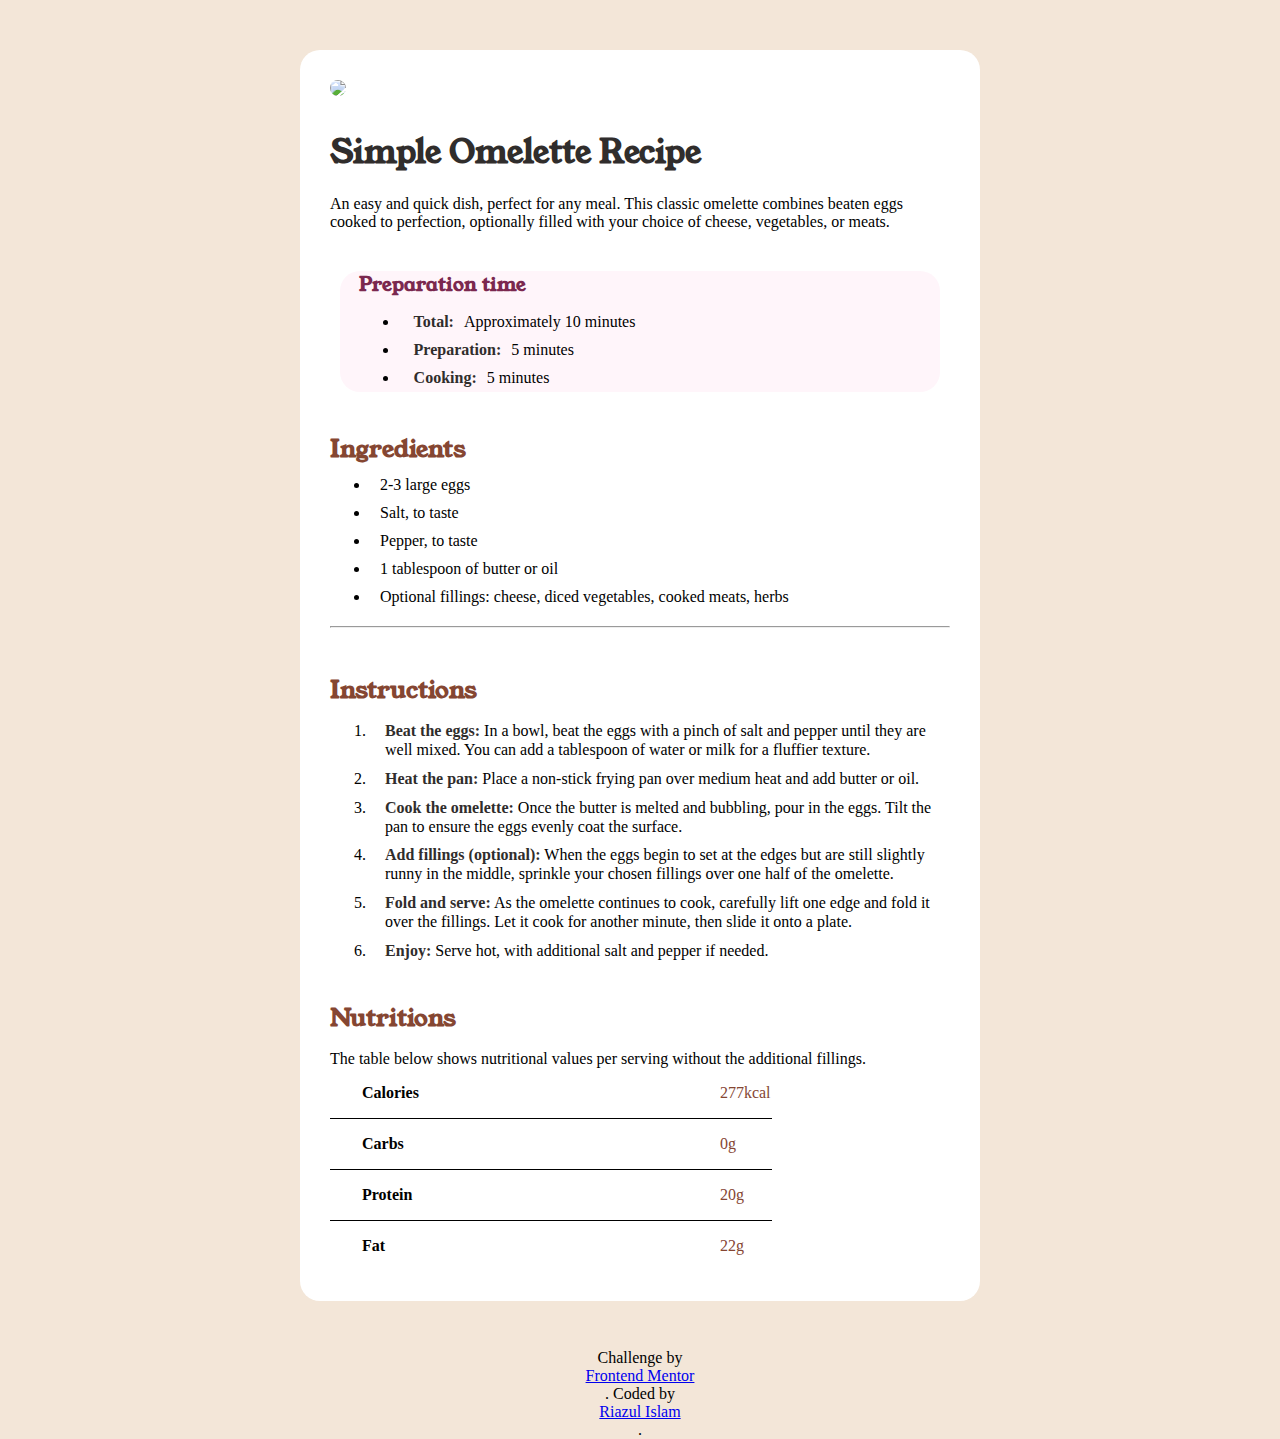
==== index.html @ a284da77 "Add files via upload" ====
<!DOCTYPE html>
<html lang="en">
<head>
    <meta charset="UTF-8">
    <meta name="viewport" content="width=device-width, initial-scale=1.0">
    <title>Recipe Page</title>
   <link rel="stylesheet" href="stylemain.css">
   <link rel="preconnect" href="https://fonts.googleapis.com">
   <link rel="preconnect" href="https://fonts.gstatic.com" crossorigin>
   <link href="https://fonts.googleapis.com/css2?family=Young+Serif&display=swap" rel="stylesheet">
<body>



<div class="widthWrapper">

<div class="content">

<div class="recipe-img">
    <img src="assets/images/image-omelette.jpeg">
</div>
<div class="inner-content">
   
   
   <div class="intro">
    <h1>Simple Omelette Recipe</h1>
    <p>An easy and quick dish, perfect for any meal. This classic omelette combines beaten eggs cooked 
        to perfection, optionally filled with your choice of cheese, vegetables, or meats.
      </p>
   </div>
   
   
   
   
   
    <div class="prep-time">
        <h3>Preparation time</h3>
        <ul>
            <li ><span>Total:</span>Approximately 10 minutes</li>
            <li ><span>Preparation:</span>5 minutes</li>
            <li ><span>Cooking:</span>5 minutes</li>
        </ul>
    </div>




    <div class="ingred">
        <h2> Ingredients</h2>
        <ul>
            <li>2-3 large eggs</li>
            <li>Salt, to taste</li>
            <li>Pepper, to taste</li>
            <li>1 tablespoon of butter or oil</li>
            <li>Optional fillings: cheese, diced vegetables, cooked meats, herbs
            </li>
            
            
        </ul>
        <hr>
    </div>

    <div class="steps">
        <h2>Instructions</h2>

        <ol>
            <li><span>Beat the eggs:</span> In a bowl, beat the eggs with a pinch of salt and pepper until they are well mixed. 
                You can add a tablespoon of water or milk for a fluffier texture.</li>
            <li><span>Heat the pan:</span> Place a non-stick frying pan over medium heat and add butter or oil.
            </li>
            <li><span>Cook the omelette:</span> Once the butter is melted and bubbling, pour in the eggs. Tilt the pan to ensure 
                the eggs evenly coat the surface.</li>
            <li><span>Add fillings (optional):</span> When the eggs begin to set at the edges but are still slightly runny in the 
                middle, sprinkle your chosen fillings over one half of the omelette.</li>
            <li><span>Fold and serve:</span> As the omelette continues to cook, carefully lift one edge and fold it over the 
                fillings. Let it cook for another minute, then slide it onto a plate.
              </li>
            <li><span>Enjoy:</span> Serve hot, with additional salt and pepper if needed.
            </li>
        </ol>
    </div>


    <div class="nutrition">
        <h2>Nutritions</h2>
        <p>The table below shows nutritional values per serving without the additional fillings.
        </p>


        <table>

            <tr>
                <th>Calories</th>
                
                <td>277kcal</td>
            </tr>
            
            <tr>
                <th>Carbs</th>
                
                <td>0g</td>
            </tr>
            
            <tr>
                <th>Protein</th>
                <td>20g</td>
            </tr>
            
            <tr>
                <th>Fat</th>
                <td>22g</td>
            </tr>




        </table>
        
    </div>
</div>







</div>

<br>

<div class="attribution">
    Challenge by <a href="https://www.frontendmentor.io?ref=challenge" target="_blank">Frontend Mentor</a>. 
    Coded by <a href="#">Riazul Islam</a>.
  </div>


</div>

   
       





    

  
</body>
</html>
---- stylemain.css ----
*{
    margin: 0;
    
    
    box-sizing: border-box;
}
.young-serif-regular  {
    font-family: "Young Serif", serif;
    font-weight: 400;
    font-style: normal;
  }

  
  .recipe-img img{
    width: 100%;
    border-radius: 15px;
    
  }
 body{
    background: hsl(30, 54%, 90%);
    
    
}
.widthWrapper{
    max-width: fit-content;
    margin-inline: auto;
    padding: 0 300px;
}
.intro h1{
    font-family: "Young Serif", serif;
    color: hsl(24, 5%, 18%);
}
.intro p{
    padding-top: 20px;
}
.content{
    background: white;
    
    border-radius: 20px;
    margin-top: 50px ;
    padding-bottom: 30px;
}
.inner-content{
    padding: 0 30px;
    display: grid;
    gap: 30px;
}
.recipe-img{
    padding: 30px;
}
.attribution{
    padding-top: 30px;
    display: grid;
    text-align: center;
}
.prep-time h3{
    color: hsl(332, 51%, 32%);
    
}
.prep-time{
    background: hsl(330, 100%, 98%);
    
    border-radius: 20px;
    padding-left: 3%;
    margin: 10px;
    
}
.prep-time h3{
    font-family: "Young Serif", serif;
    padding-bottom: 10px;
}
.prep-time ul span{
    color:  hsl(24, 5%, 18%);
    font-weight: 700;
    padding: 10px;
    
}
.prep-time li{
    padding: 5px;
}

.ingred  h2{
    color: hsl(14, 45%, 36%);
    padding-bottom: 10px;
    font-family: "Young Serif", serif;

}


.ingred li{
    padding-left: 10px;
    

}
.ingred hr{
    align-items: center;
    margin-top: 10px;
}
.ingred ul li{
    padding-bottom: 10px;
}  

.steps {
    padding-top: 15px;
}
.steps h2{
    font-family: "Young Serif", serif;
    color: hsl(14, 45%, 36%);
    padding-bottom: 15px;
}
.steps ol span{
    color: hsl(24, 5%, 18%);
    font-weight: 700;
}
.steps ol li{
    align-items: center;
    padding-left: 15px;
    padding-bottom: 10px;
    line-height: 0.5cm;
}


.nutrition table{
    border-collapse: collapse;
}
.nutrition h2{
    font-family: "Young Serif", serif;
    color: hsl(14, 45%, 36%);
    padding-bottom: 15px;
}
.nutrition tr:not(:last-child){
    border-bottom: 1px solid black;
    
}
.nutrition tr >*{
    padding-left: 32px;
    padding-top: 16px;
    padding-bottom: 16px;
   
}

.nutrition th{
    text-align: left;
}
.nutrition td{
    padding-left: 300px;
}
.nutrition td{
    color: hsl(14, 45%, 36%);
}

@media(max-width:375px ){
    .widthWrapper{
        
        padding: 20px 20px 20px;
        position: sticky;
    }
}
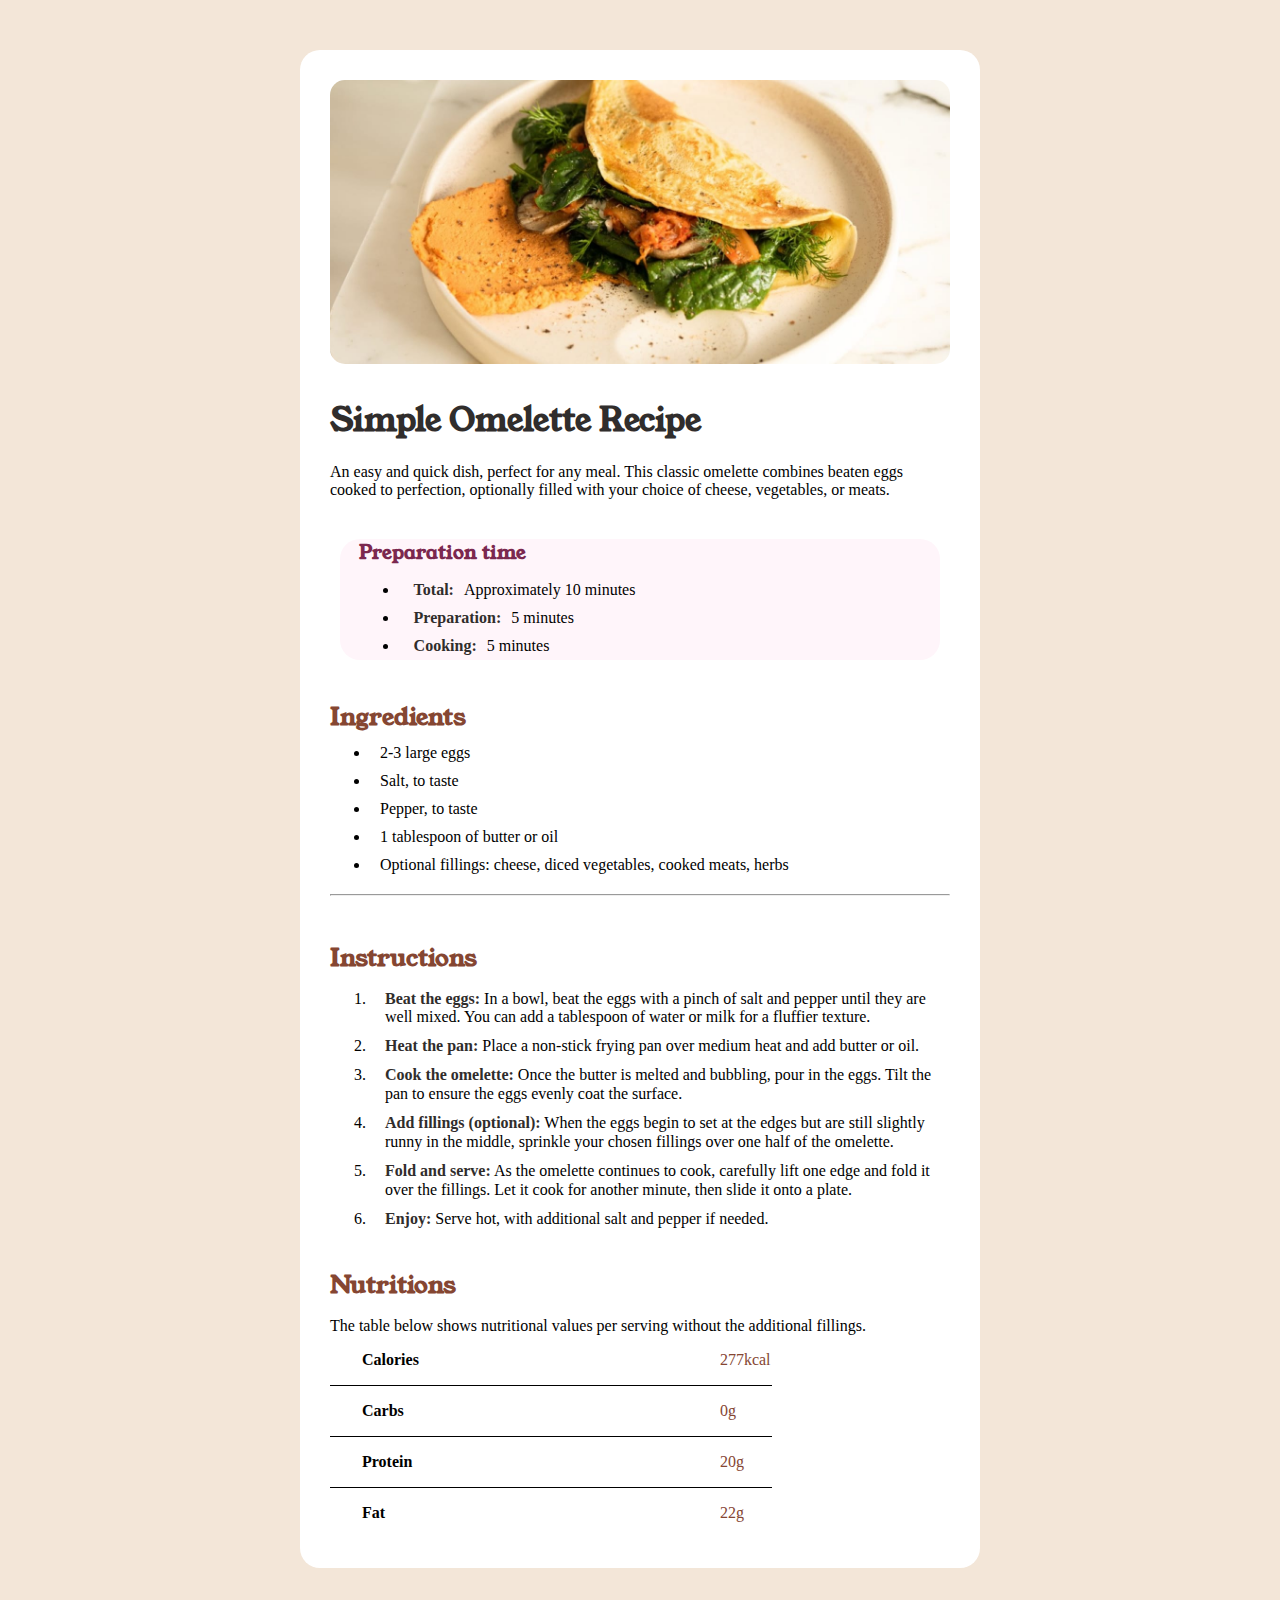
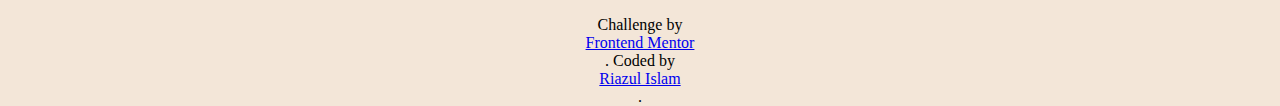
==== commit c1d16d6c: "Update index.html" ====
--- a/index.html
+++ b/index.html
@@ -17,7 +17,7 @@
 <div class="content">
 
 <div class="recipe-img">
-    <img src="assets/images/image-omelette.jpeg">
+    <img src="image-omelette.jpeg">
 </div>
 <div class="inner-content">
    
@@ -148,4 +148,4 @@
 
   
 </body>
-</html>+</html>
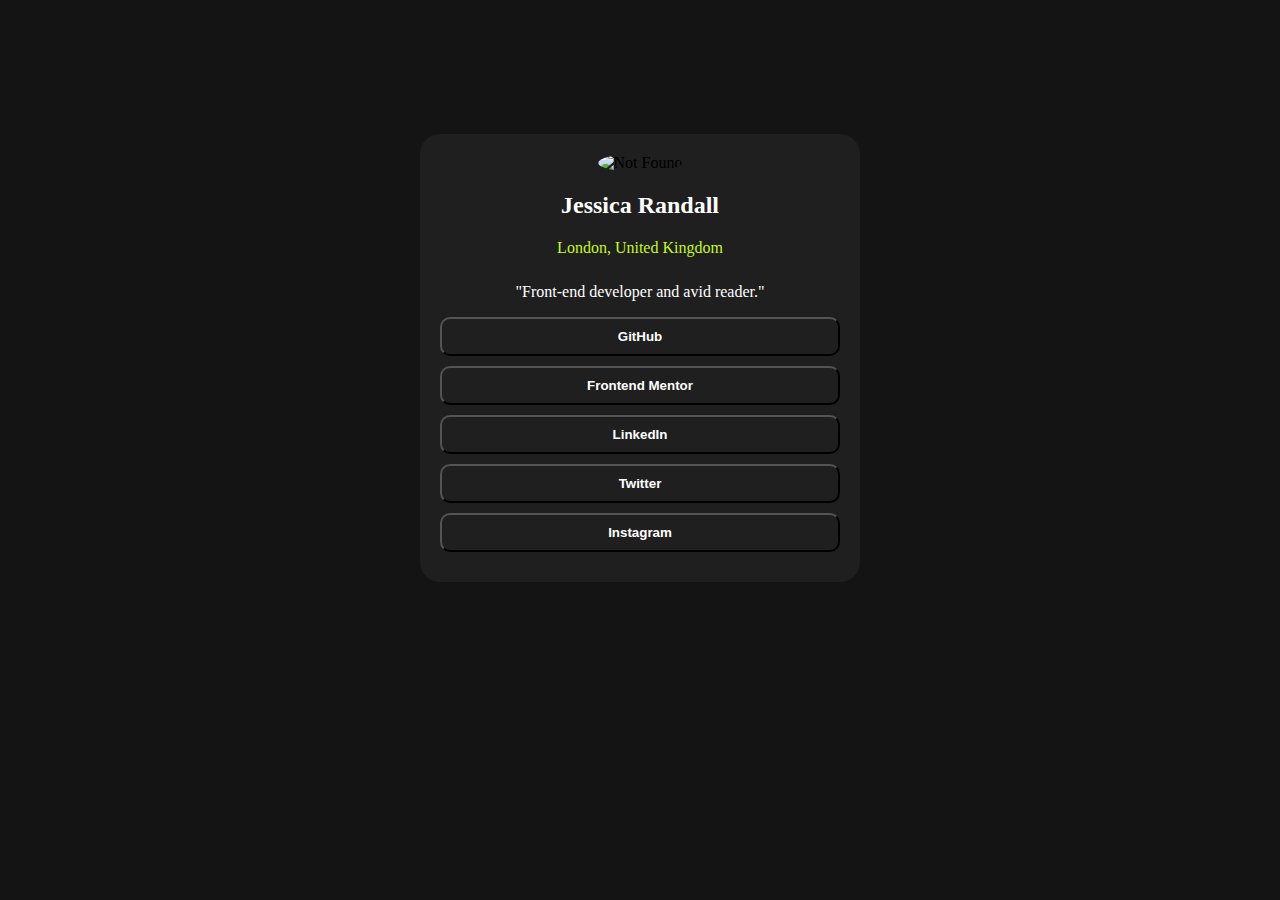
==== commit 84b712ae: "Add files via upload" ====
--- a/index.html
+++ b/index.html
@@ -1,151 +1,63 @@
-<!DOCTYPE html>
-<html lang="en">
-<head>
-    <meta charset="UTF-8">
-    <meta name="viewport" content="width=device-width, initial-scale=1.0">
-    <title>Recipe Page</title>
-   <link rel="stylesheet" href="stylemain.css">
-   <link rel="preconnect" href="https://fonts.googleapis.com">
-   <link rel="preconnect" href="https://fonts.gstatic.com" crossorigin>
-   <link href="https://fonts.googleapis.com/css2?family=Young+Serif&display=swap" rel="stylesheet">
-<body>
-
-
-
-<div class="widthWrapper">
-
-<div class="content">
-
-<div class="recipe-img">
-    <img src="image-omelette.jpeg">
-</div>
-<div class="inner-content">
-   
-   
-   <div class="intro">
-    <h1>Simple Omelette Recipe</h1>
-    <p>An easy and quick dish, perfect for any meal. This classic omelette combines beaten eggs cooked 
-        to perfection, optionally filled with your choice of cheese, vegetables, or meats.
-      </p>
-   </div>
-   
-   
-   
-   
-   
-    <div class="prep-time">
-        <h3>Preparation time</h3>
-        <ul>
-            <li ><span>Total:</span>Approximately 10 minutes</li>
-            <li ><span>Preparation:</span>5 minutes</li>
-            <li ><span>Cooking:</span>5 minutes</li>
-        </ul>
-    </div>
-
-
-
-
-    <div class="ingred">
-        <h2> Ingredients</h2>
-        <ul>
-            <li>2-3 large eggs</li>
-            <li>Salt, to taste</li>
-            <li>Pepper, to taste</li>
-            <li>1 tablespoon of butter or oil</li>
-            <li>Optional fillings: cheese, diced vegetables, cooked meats, herbs
-            </li>
-            
-            
-        </ul>
-        <hr>
-    </div>
-
-    <div class="steps">
-        <h2>Instructions</h2>
-
-        <ol>
-            <li><span>Beat the eggs:</span> In a bowl, beat the eggs with a pinch of salt and pepper until they are well mixed. 
-                You can add a tablespoon of water or milk for a fluffier texture.</li>
-            <li><span>Heat the pan:</span> Place a non-stick frying pan over medium heat and add butter or oil.
-            </li>
-            <li><span>Cook the omelette:</span> Once the butter is melted and bubbling, pour in the eggs. Tilt the pan to ensure 
-                the eggs evenly coat the surface.</li>
-            <li><span>Add fillings (optional):</span> When the eggs begin to set at the edges but are still slightly runny in the 
-                middle, sprinkle your chosen fillings over one half of the omelette.</li>
-            <li><span>Fold and serve:</span> As the omelette continues to cook, carefully lift one edge and fold it over the 
-                fillings. Let it cook for another minute, then slide it onto a plate.
-              </li>
-            <li><span>Enjoy:</span> Serve hot, with additional salt and pepper if needed.
-            </li>
-        </ol>
-    </div>
-
-
-    <div class="nutrition">
-        <h2>Nutritions</h2>
-        <p>The table below shows nutritional values per serving without the additional fillings.
-        </p>
-
-
-        <table>
-
-            <tr>
-                <th>Calories</th>
-                
-                <td>277kcal</td>
-            </tr>
-            
-            <tr>
-                <th>Carbs</th>
-                
-                <td>0g</td>
-            </tr>
-            
-            <tr>
-                <th>Protein</th>
-                <td>20g</td>
-            </tr>
-            
-            <tr>
-                <th>Fat</th>
-                <td>22g</td>
-            </tr>
-
-
-
-
-        </table>
-        
-    </div>
-</div>
-
-
-
-
-
-
-
-</div>
-
-<br>
-
-<div class="attribution">
-    Challenge by <a href="https://www.frontendmentor.io?ref=challenge" target="_blank">Frontend Mentor</a>. 
-    Coded by <a href="#">Riazul Islam</a>.
-  </div>
-
-
-</div>
-
-   
-       
-
-
-
-
-
-    
-
-  
-</body>
-</html>
+<!DOCTYPE html>
+<html lang="en">
+<head>
+  <meta charset="UTF-8">
+  <meta name="viewport" content="width=device-width, initial-scale=1.0"> <!-- displays site properly based on user's device -->
+
+  <link rel="icon" type="image/png" sizes="32x32" href="./assets/images/favicon-32x32.png">
+  
+  
+  <link rel="stylesheet" href="style2.css">
+  <title>Frontend Mentor | Social links profile</title>
+</head>
+<body>
+
+
+
+
+  
+<div class="container">
+  <div class="img">
+    <img src="assets/images/avatar-jessica.jpeg" alt="Not Found">
+    <h2>Jessica Randall</h2>
+    <p>London, United Kingdom</p>
+    
+    
+    
+    </div>
+    
+    <div class="social">
+      <p>"Front-end developer and avid reader."</p>
+    
+    
+      <button >GitHub</button>
+      <button >Frontend Mentor</button>
+      <button >LinkedIn</button>
+      <button >Twitter</button>
+      <button >Instagram</button>
+    
+    </div>
+</div>
+
+
+
+
+
+  
+
+  
+  
+  
+
+ 
+  
+  
+  
+  
+  
+  <!----<div class="attribution">
+    Challenge by <a href="https://www.frontendmentor.io?ref=challenge" target="_blank">Frontend Mentor</a>. 
+    Coded by <a href="#">Your Name Here</a>.
+  </div>--->
+</body>
+</html>--- a/style2.css
+++ b/style2.css
@@ -0,0 +1,66 @@
+body{
+    --White: hsl(0, 0%, 100%);
+--Grey: hsl(0, 0%, 20%);
+--Dark-Grey: hsl(0, 0%, 12%);
+--Off-Black: hsl(0, 0%, 8%);
+--Green: hsl(75, 94%, 57%);
+background: var(--Off-Black);
+display: flex;
+justify-content: center;
+align-items: center;
+min-height: 700px;
+
+}
+@font-face {
+    font-family: myFirstFont;
+    src: url(https://fonts.google.com/specimen/Inter-Regular);
+  }
+
+.container{
+    
+    background-color: var(--Dark-Grey);
+    width: 400px;
+    padding: 20px;
+    border-radius: 20px;
+}
+.container h2{
+    color: var(--White);
+}
+.img p{
+    color: var(--Green);
+    margin-bottom: 10px;
+}
+.img{
+    text-align: center;
+}
+
+
+
+.img img{
+    width: 100px;
+    height: 100px;
+    border-radius: 50%;
+    
+
+}
+.social{
+    text-align: center;
+    display: flex;
+    flex-direction: column;
+    color: var(--White);
+    
+}
+.social button{
+    padding: 10px;
+    margin-bottom: 10px;
+    border-radius: 10px;
+    background: var(--Dark-Grey);
+    color:solid  var(--White);
+    cursor: pointer;
+    font-weight: 600;
+}
+.social button:hover{
+    background-color: var(--Green);
+    color: var(--Dark-Grey);
+    outline: none;
+}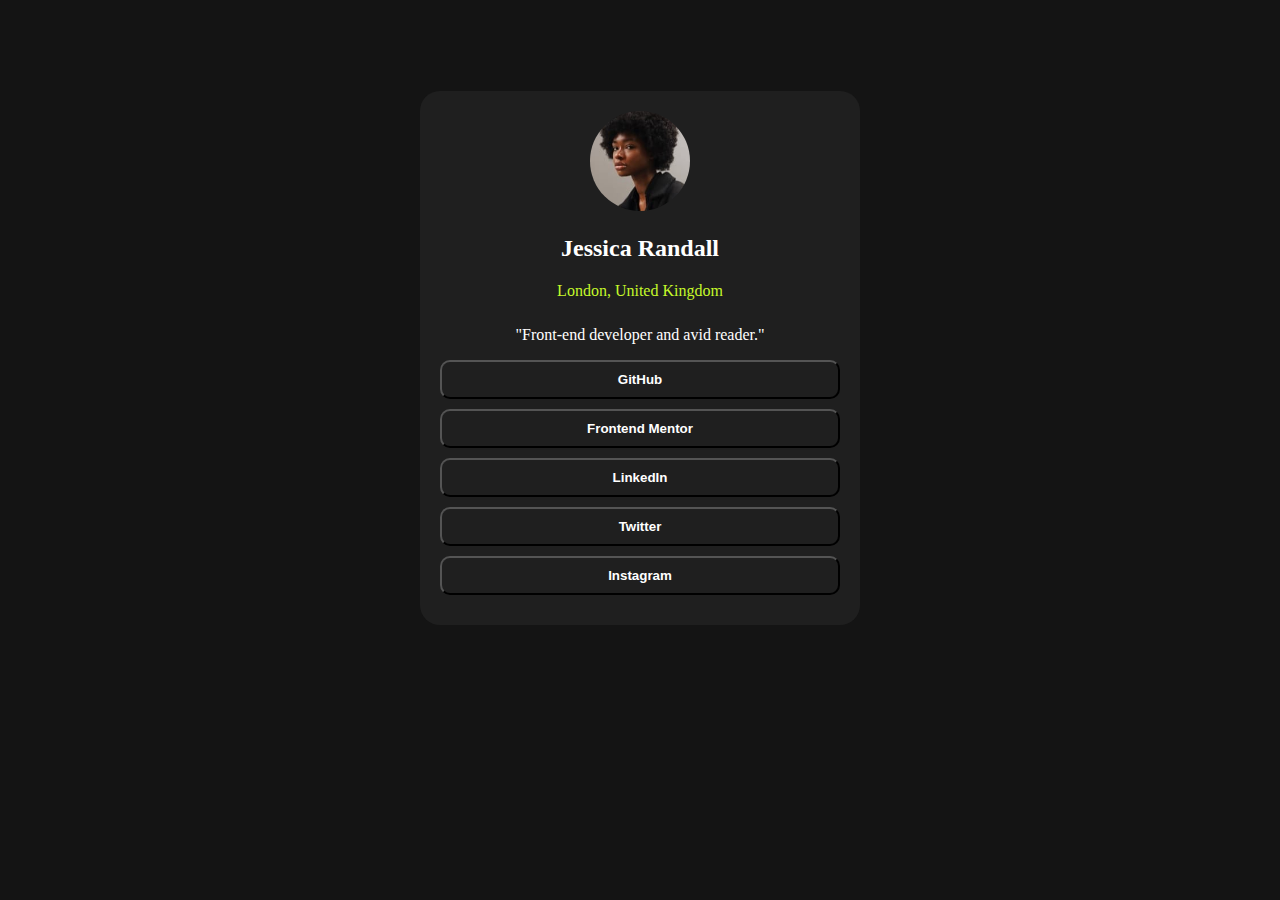
==== commit 96490ed6: "Update index.html" ====
--- a/index.html
+++ b/index.html
@@ -18,7 +18,7 @@
   
 <div class="container">
   <div class="img">
-    <img src="assets/images/avatar-jessica.jpeg" alt="Not Found">
+    <img src="avatar-jessica.jpeg" alt="Not Found">
     <h2>Jessica Randall</h2>
     <p>London, United Kingdom</p>
     
@@ -60,4 +60,4 @@
     Coded by <a href="#">Your Name Here</a>.
   </div>--->
 </body>
-</html>+</html>
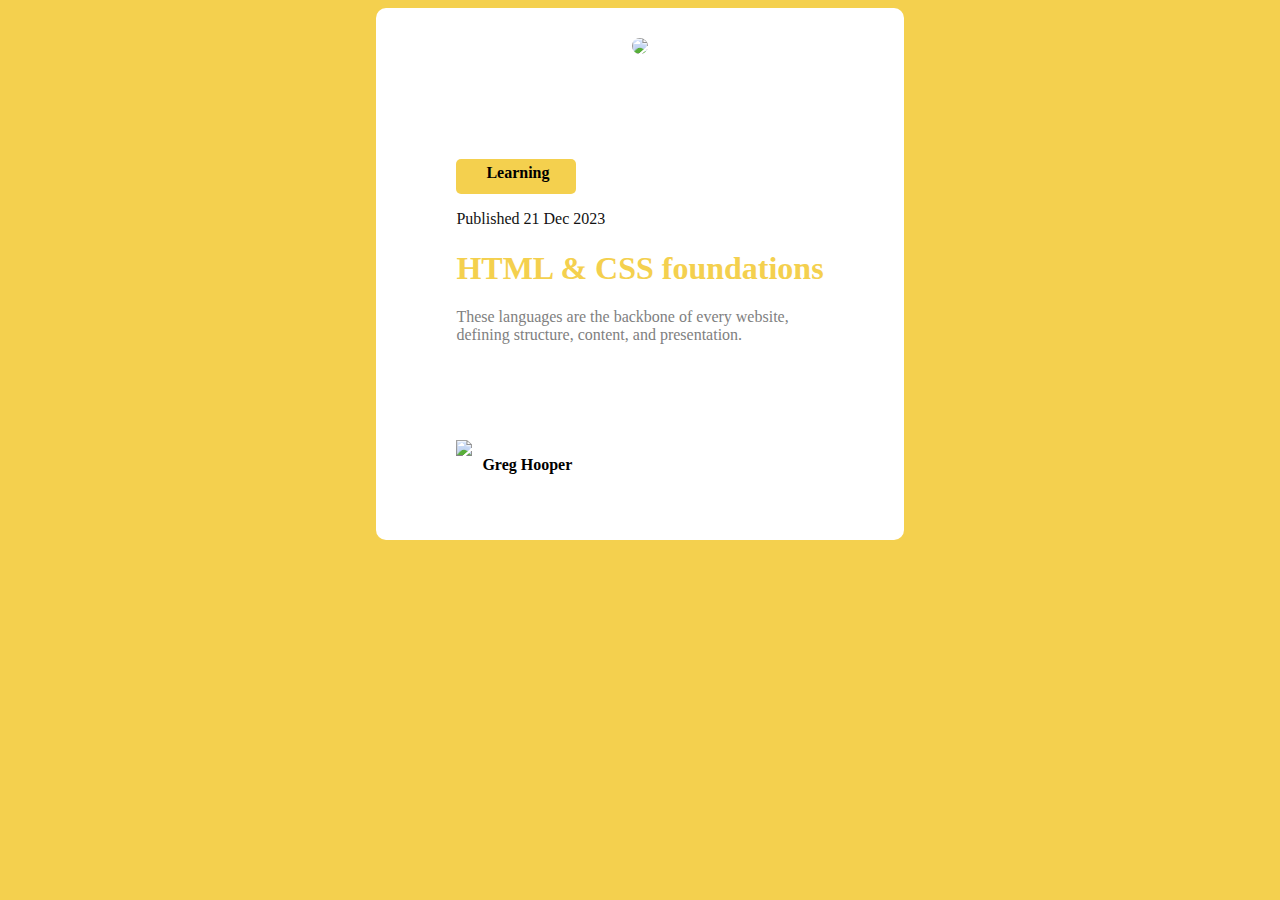
==== commit 30868db8: "Add files via upload" ====
--- a/index.html
+++ b/index.html
@@ -6,58 +6,60 @@
 
   <link rel="icon" type="image/png" sizes="32x32" href="./assets/images/favicon-32x32.png">
   
-  
-  <link rel="stylesheet" href="style2.css">
-  <title>Frontend Mentor | Social links profile</title>
-</head>
-<body>
-
-
-
+  <title>Frontend Mentor | Blog preview card</title>
+  <link rel="stylesheet" href="Style.css">
 
   
-<div class="container">
-  <div class="img">
-    <img src="avatar-jessica.jpeg" alt="Not Found">
-    <h2>Jessica Randall</h2>
-    <p>London, United Kingdom</p>
-    
-    
-    
-    </div>
-    
-    <div class="social">
-      <p>"Front-end developer and avid reader."</p>
-    
-    
-      <button >GitHub</button>
-      <button >Frontend Mentor</button>
-      <button >LinkedIn</button>
-      <button >Twitter</button>
-      <button >Instagram</button>
-    
-    </div>
-</div>
+</head>
 
 
 
 
 
+
+
+
+
+<body>
+
   
 
   
-  
-  
+
+<div class="container">
+  <div class="image">
+    <img src="assets/images/illustration-article.svg">
+  </div>
+
+  <div class="info">
+
+    <div class="pera">
+      
+      <h4 class="learn">Learning</h4>
+    </div>
+    
+    <p class="p">Published 21 Dec 2023</p>
+    <h1 class="HC"> HTML & CSS foundations</h1>
+    <p class="lan">These languages are the backbone of every website,<br> defining structure, content, and presentation.
+    </p>
+  </div>
+
+
+  <div class="user">
+    <img src="assets/images/image-avatar.webp">
+    <p> Greg Hooper</p>
+  </div>
+
+</div>
 
  
+<!------
   
+ 
   
-  
-  
-  
-  <!----<div class="attribution">
+  <div class="attribution">
     Challenge by <a href="https://www.frontendmentor.io?ref=challenge" target="_blank">Frontend Mentor</a>. 
     Coded by <a href="#">Your Name Here</a>.
   </div>--->
 </body>
-</html>
+</html>--- a/Style.css
+++ b/Style.css
@@ -0,0 +1,87 @@
+body{
+--White: hsl(0, 0%, 100%);
+--Grey: hsl(0, 0%, 50%);
+--Black: hsl(0, 0%, 7%);
+--Yellow: hsl(47, 88%, 63%);
+background-color: var(--Yellow);
+display: flex;
+justify-content: center;
+}
+
+.container{
+  background-color: var(--White);
+  border-radius: 10px;
+ 
+}
+@font-face {
+    font-family: myFirstFont;
+    src: url(https://fonts.google.com/specimen/Figtree);
+  }
+
+.image{
+    text-align: center;
+    padding-top: 30px;
+    padding-left: 60px;
+    padding-right: 60px;
+}
+
+
+
+.pera{
+    background-color: var(--Yellow);
+    width: 90px;
+    height: 35px;
+    font-size: medium;
+    border-radius: 5px;
+    padding-left: 30px;
+    
+    
+    
+}
+.pera .learn{
+    padding-top: 5px;
+    font-weight:900;
+}
+
+
+
+.image img {
+    width: 550px;
+    
+   
+    border-radius: 30px;
+}
+
+.info{
+    padding: 80px;
+    align-items: center;
+}
+.info .p{
+    color: var(--Black);
+}
+.info .HC{
+    color: var(--Yellow);
+    cursor: pointer;
+}
+.info .HC:hover{
+    background-color: var(--Black);
+    border-radius: 10px;
+}
+.info .lan{
+    color: var(--Grey);
+}
+.user{
+    display: flex;
+    padding-left: 80px;
+    justify-content: left;
+    padding-bottom: 50px;
+    
+}
+.user img{
+    height: 50px;
+}
+.user p{
+    padding-left: 10px;
+    font-weight: 800;
+    font-family: myFirstFont;
+}